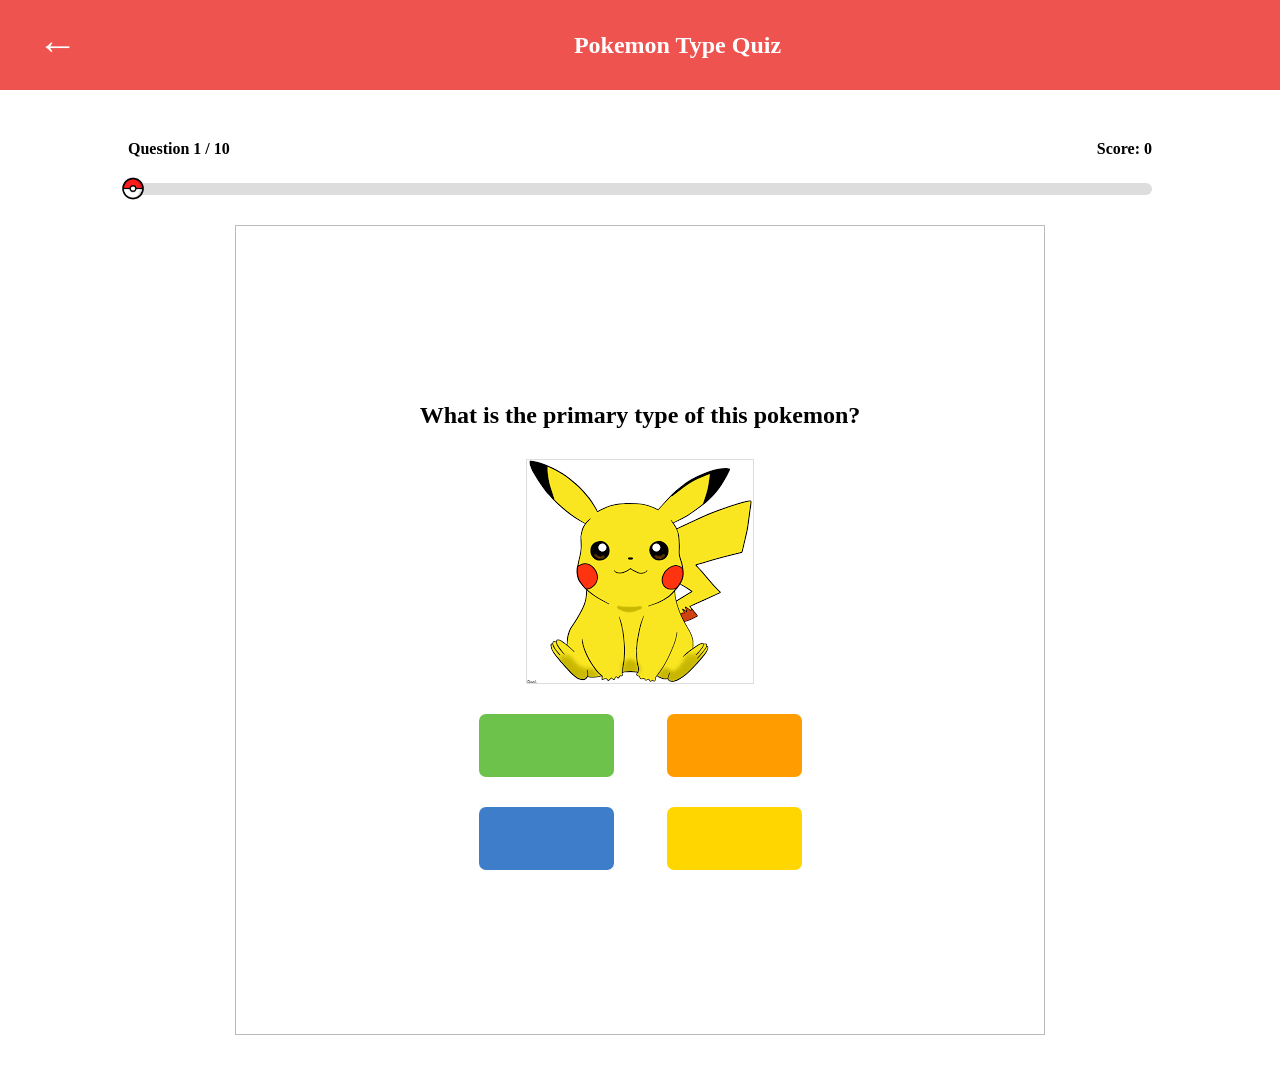
==== quiz.html @ 671c1f63 "Designed Quiz page" ====
<!DOCTYPE html>
<html lang="en">
<head>
    <meta charset="UTF-8">
    <meta name="viewport" content="width=device-width, initial-scale=1.0">
    <title>Question Page</title>
    <link rel="stylesheet" href="quiz.css">
</head>
<body>
    <div class="navbar">
        <button id="backBtn">←</button>
        <h2>Pokemon Type Quiz</h2>
    </div>
     
    <div class="progress-text">
            <span id="questionNo">Question 1 / 10</span>
            <span id="score">Score: 0</span>
    </div>
    <div class="progress-container">
        <div class="progress-bar">
            <img src="pokemonball.jpg" id="pokiball">
        </div>
    </div>

    <div class="question-container">
        <h2>What is the primary type of this pokemon?</h2>
        <img src ="pikachu.png" id="pokemonimg">
        <div class="options-block1">
            <button id="optionA"></button>
            <button id="optionB"></button>
        </div>
        <div class="options-block2">
            <button id="optionC"></button>
            <button id="optionD"></button>
        </div>
    </div>
    
</body>
</html>
---- quiz.css ----
*{
    margin: 0;
    padding: 0;
    box-sizing: border-box;
}
.navbar{
    display: flex;
    justify-content: space-between;
    align-items: center;
    background-color: #EE5350;
    height: 10vh;
    width: 100%;
    color: white;
    padding: 0 20px;
}
#backBtn{
    display: block;
    background-color: #EE5350;
    color: white;
    width: 75px;
    height: 100%;
    font-size: 40px;
    border: none;
}
.navbar h2{
    flex: 1;
    text-align: center;
    margin: 0;
    font-size: 24px;
}
.progress-container{
    width: 80%;
    height: 12px;
    background-color: #ddd;
    border-radius: 20px;
    margin: auto;
    position: relative;
    overflow: visible;
}
.progress-bar{
    width: 1%;
    height: 100%;
    background-color: #FFD600;
    border-radius: 20px;
    transition: width 0.4s ease;

}
.progress-text{
    margin: 50px auto 25px auto;
    width: 80%;
    display:flex;
    justify-content: space-between;
    font-weight: bold;
}
#pokiball{
    width: 25px;
    margin-top: 8px;
    height: auto;
    position: absolute;
    transform: translate(-30%, -60%);
    z-index: 10;
}
.question-container{
    margin: 30px auto 30px auto;
    height: 90vh;
    width: 90vh;
    gap: 30px;
    display: flex;
    flex-direction: column;
    align-items: center;
    justify-content: center;
    border: 1px solid #bbb;
}
.question-container h2{
    margin-top: 12px;
}
#pokemonimg{
    border: 1px solid #ddd;
}
.options-block1,.options-block2{
    display: flex;
    gap: 53px;
     align-items: center;
    justify-content: center;
}
#optionA{
    background-color: #6CC24A;
}
#optionB{
    background-color: #FF9D00;
}
#optionC{
    background-color: #3D7DCA;
}
#optionD{
    background-color: #FFD600;
}
#optionA,#optionB,#optionC,#optionD{
    width: 135px;
    height: 63px;
    border: none;
    border-radius: 7px;
    color: white;
}
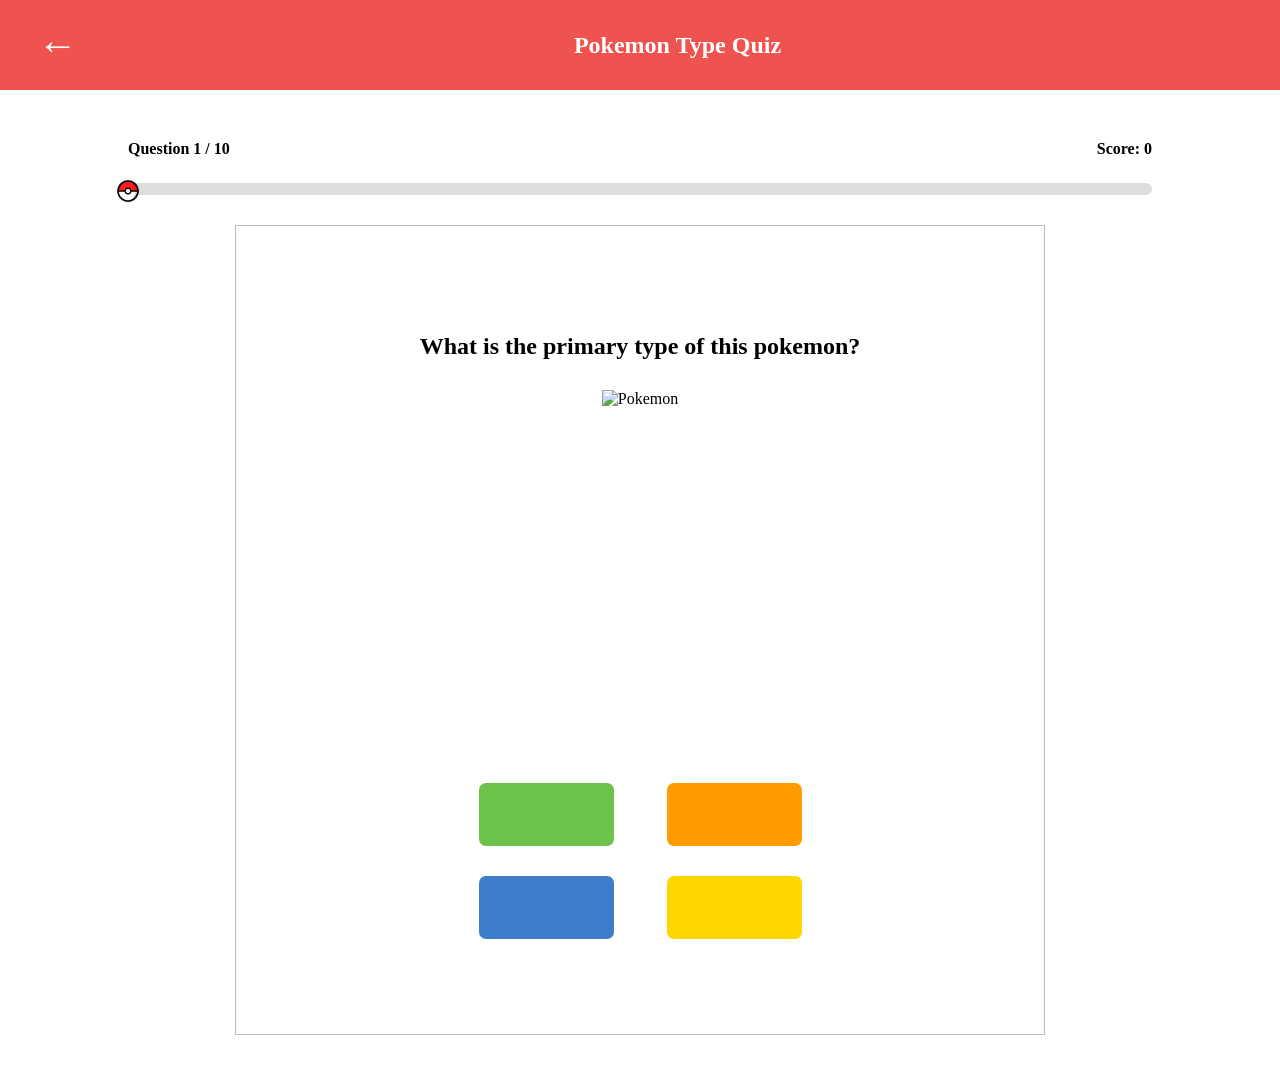
==== commit 92c6f410: "API Connected and progress bar" ====
--- a/quiz.html
+++ b/quiz.html
@@ -13,27 +13,27 @@
     </div>
      
     <div class="progress-text">
-            <span id="questionNo">Question 1 / 10</span>
+            <span id="questionText">Question 1 / 10</span>
             <span id="score">Score: 0</span>
     </div>
     <div class="progress-container">
-        <div class="progress-bar">
+        <div class="progress-bar" id="progressBar">
             <img src="pokemonball.jpg" id="pokiball">
         </div>
     </div>
 
     <div class="question-container">
         <h2>What is the primary type of this pokemon?</h2>
-        <img src ="pikachu.png" id="pokemonimg">
+        <img id="pokemonImage" alt="Pokemon">
         <div class="options-block1">
-            <button id="optionA"></button>
-            <button id="optionB"></button>
+            <button id="optionA" class="optionBtn"></button>
+            <button id="optionB" class="optionBtn"></button>
         </div>
         <div class="options-block2">
-            <button id="optionC"></button>
-            <button id="optionD"></button>
+            <button id="optionC" class="optionBtn"></button>
+            <button id="optionD" class="optionBtn"></button>
         </div>
     </div>
-    
+    <script src="quiz.js"></script>
 </body>
 </html>
--- a/quiz.css
+++ b/quiz.css
@@ -57,7 +57,8 @@
     margin-top: 8px;
     height: auto;
     position: absolute;
-    transform: translate(-30%, -60%);
+    left:0%;
+    transform: translate(-50%, -50%);
     z-index: 10;
 }
 .question-container{
@@ -73,9 +74,6 @@
 }
 .question-container h2{
     margin-top: 12px;
-}
-#pokemonimg{
-    border: 1px solid #ddd;
 }
 .options-block1,.options-block2{
     display: flex;
@@ -101,4 +99,11 @@
     border: none;
     border-radius: 7px;
     color: white;
+}
+#pokemonImage{
+    height: 45%;
+}
+.optionBtn:disabled{
+    opacity: 0.7;
+    cursor: not-allowed;
 }
